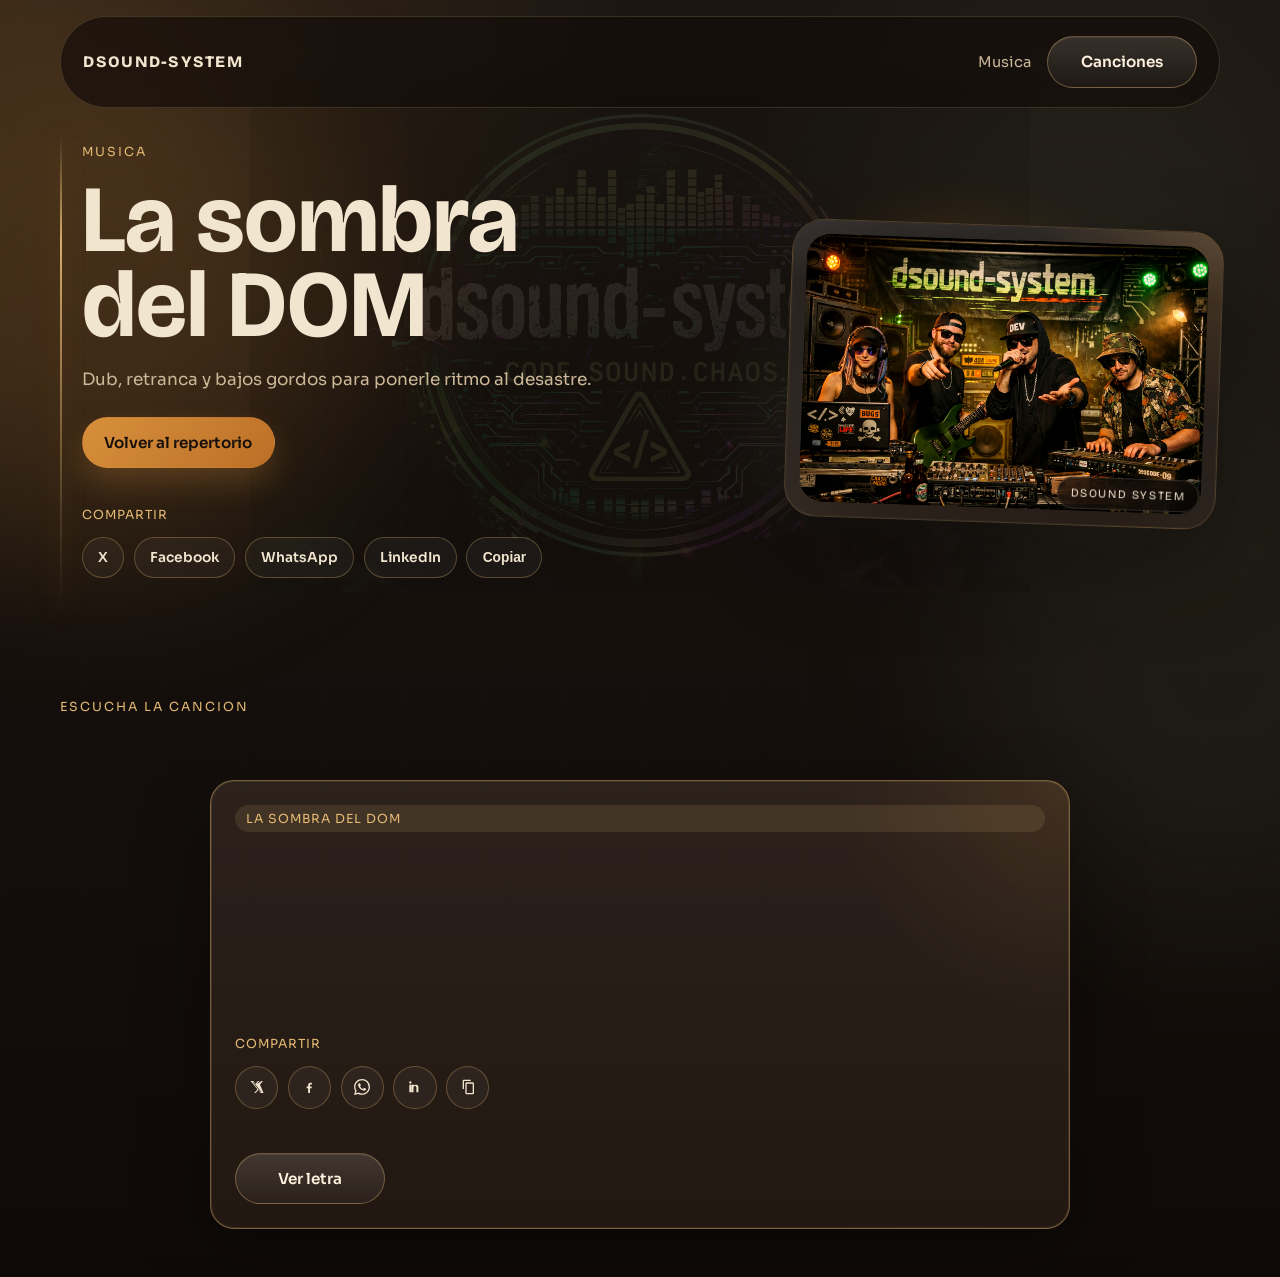
==== song.html @ fafac8df "feat: add standalone song pages and sharing" ====
<!DOCTYPE html>
<html lang="es">
<head>
  <meta charset="UTF-8">
  <meta name="viewport" content="width=device-width, initial-scale=1.0">
  <title>Dsound-System | Cancion</title>
  <meta name="description" content="Escucha una cancion aislada de Dsound-System y compartela en redes.">
  <link rel="preconnect" href="https://fonts.googleapis.com">
  <link rel="preconnect" href="https://fonts.gstatic.com" crossorigin>
  <link href="https://fonts.googleapis.com/css2?family=Bricolage+Grotesque:wght@400;500;700;800&family=Sora:wght@400;500;600&display=swap" rel="stylesheet">
  <link rel="stylesheet" href="styles.css">
</head>
<body data-page="song">
  <div class="page-shell">
    <div class="ambient ambient-left"></div>
    <div class="ambient ambient-right"></div>

    <header class="site-header">
      <a class="brand" href="index.html" id="brand-link">Dsound-System</a>
      <nav class="site-nav" aria-label="Principal">
        <a href="index.html#musica">Musica</a>
        <div class="songs-menu" id="songs-menu">
          <button
            class="button button-secondary menu-toggle"
            id="songs-menu-toggle"
            type="button"
            aria-expanded="false"
            aria-controls="songs-menu-list"
          >
            Canciones
          </button>
          <div class="songs-menu-panel" id="songs-menu-list" hidden></div>
        </div>
      </nav>
    </header>

    <main>
      <section class="hero section song-hero" id="inicio">
        <div class="hero-copy reveal">
          <p class="eyebrow" id="hero-eyebrow"></p>
          <h1 id="hero-title"></h1>
          <p class="hero-text" id="hero-text"></p>
          <div class="hero-actions">
            <a class="button button-primary" id="hero-primary-cta" href="index.html#musica">Volver al repertorio</a>
          </div>
          <div class="share-block" id="hero-share"></div>
        </div>

        <div class="hero-visual reveal delay-1">
          <div class="hero-image-frame">
            <img src="assets/foto01_grupo.png" alt="Dsound-System" class="hero-image">
          </div>
        </div>
      </section>

      <section class="section music-focus song-focus" id="cancion">
        <div class="section-heading reveal">
          <p class="eyebrow" id="music-eyebrow"></p>
        </div>

        <div class="songs-grid song-detail-grid" id="songs-grid"></div>
      </section>
    </main>
  </div>

  <script src="script.js"></script>
</body>
</html>
---- styles.css ----
:root {
  --bg: #16110d;
  --bg-deep: #0f0a08;
  --surface: rgba(42, 30, 23, 0.72);
  --surface-strong: rgba(57, 40, 29, 0.88);
  --line: rgba(233, 198, 138, 0.18);
  --text: #f2e5cf;
  --muted: #cdb99a;
  --accent: #d8903c;
  --accent-soft: #e5bb74;
  --olive: #58624a;
  --shadow: 0 28px 70px rgba(0, 0, 0, 0.3);
  --radius: 24px;
  --max-width: 1160px;
}

* {
  box-sizing: border-box;
}

[hidden] {
  display: none !important;
}

html {
  scroll-behavior: smooth;
}

body {
  margin: 0;
  min-height: 100vh;
  font-family: "Sora", sans-serif;
  color: var(--text);
  background:
    radial-gradient(circle at top left, rgba(216, 144, 60, 0.16), transparent 35%),
    radial-gradient(circle at 85% 20%, rgba(88, 98, 74, 0.18), transparent 25%),
    linear-gradient(180deg, #1b1511 0%, #0f0a08 100%);
}

body::before {
  content: "";
  position: fixed;
  inset: 0;
  background:
    linear-gradient(rgba(255, 255, 255, 0.02), rgba(255, 255, 255, 0.01)),
    repeating-linear-gradient(
      90deg,
      rgba(255, 255, 255, 0.015),
      rgba(255, 255, 255, 0.015) 1px,
      transparent 1px,
      transparent 80px
    );
  pointer-events: none;
  opacity: 0.4;
}

a {
  color: inherit;
  text-decoration: none;
}

.page-shell {
  position: relative;
  overflow: hidden;
}

.page-shell::after {
  content: "";
  position: absolute;
  top: 4.5rem;
  left: 50%;
  width: min(84vw, 980px);
  height: min(48vw, 520px);
  background: url("assets/logo.png") center/contain no-repeat;
  transform: translateX(-50%);
  opacity: 0.08;
  filter: saturate(0.9) contrast(1.05);
  pointer-events: none;
  z-index: 0;
}

.ambient {
  position: absolute;
  width: 32rem;
  height: 32rem;
  border-radius: 50%;
  filter: blur(90px);
  opacity: 0.28;
  pointer-events: none;
}

.ambient-left {
  top: 3rem;
  left: -10rem;
  background: rgba(216, 144, 60, 0.55);
}

.ambient-right {
  top: 26rem;
  right: -12rem;
  background: rgba(88, 98, 74, 0.55);
}

.site-header,
.section {
  width: min(calc(100% - 2rem), var(--max-width));
  margin: 0 auto;
}

.site-header {
  position: sticky;
  top: 0;
  z-index: 10;
  display: flex;
  align-items: center;
  justify-content: space-between;
  gap: 1rem;
  padding: 1.2rem 1.4rem;
  margin-top: 1rem;
  border: 1px solid var(--line);
  border-radius: 999px;
  background: rgba(19, 13, 10, 0.68);
  backdrop-filter: blur(14px);
  z-index: 12;
}

.brand,
h1,
h2,
h3 {
  font-family: "Bricolage Grotesque", sans-serif;
}

.brand {
  display: inline-flex;
  align-items: center;
  font-size: 1rem;
  font-weight: 800;
  letter-spacing: 0.08em;
  text-transform: uppercase;
}

.site-nav {
  display: flex;
  flex-wrap: wrap;
  justify-content: flex-end;
  align-items: center;
  gap: 1rem;
  font-size: 0.92rem;
  color: var(--muted);
}

.site-nav a {
  transition: color 180ms ease;
}

.site-nav a:hover,
.site-nav a.is-active {
  color: var(--accent-soft);
}

.songs-menu {
  position: relative;
}

.menu-toggle {
  min-width: auto;
  padding: 0.75rem 1.05rem;
}

.songs-menu-panel {
  position: absolute;
  top: calc(100% + 0.8rem);
  right: 0;
  display: grid;
  gap: 0.2rem;
  width: min(22rem, calc(100vw - 2rem));
  max-height: 24rem;
  padding: 0.7rem;
  overflow: auto;
  border: 1px solid var(--line);
  border-radius: 22px;
  background:
    linear-gradient(180deg, rgba(255, 255, 255, 0.04), transparent),
    rgba(23, 16, 12, 0.96);
  box-shadow: var(--shadow);
}

.songs-menu-link {
  padding: 0.72rem 0.85rem;
  border-radius: 14px;
  color: var(--muted);
}

.songs-menu-link:hover,
.songs-menu-link.is-active,
.songs-menu.is-open .menu-toggle {
  color: var(--accent-soft);
  background: rgba(229, 187, 116, 0.12);
}

.section {
  position: relative;
  padding: 3rem 0;
}

.hero {
  position: relative;
  z-index: 1;
  display: grid;
  grid-template-columns: minmax(0, 1.08fr) minmax(320px, 0.92fr);
  align-items: center;
  gap: 3.25rem;
  min-height: clamp(26rem, 58vh, 37rem);
  padding-top: 0.75rem;
  padding-bottom: 1.25rem;
}

.hero-copy {
  position: relative;
  max-width: 44rem;
  padding: 1.4rem 0 1.4rem 1.35rem;
}

.hero-copy::before {
  content: "";
  position: absolute;
  left: 0;
  top: 1rem;
  bottom: 1rem;
  width: 2px;
  background: linear-gradient(180deg, rgba(229, 187, 116, 0), rgba(229, 187, 116, 0.9) 22%, rgba(229, 187, 116, 0.18) 78%, rgba(229, 187, 116, 0));
  box-shadow: 0 0 24px rgba(216, 144, 60, 0.35);
}

.hero-visual {
  position: relative;
  display: flex;
  justify-content: flex-end;
  padding: 1rem 0;
}

.hero-visual::before {
  content: "";
  position: absolute;
  inset: 6% 10% 8% auto;
  width: min(27rem, 88%);
  border-radius: 36px;
  background:
    radial-gradient(circle at top, rgba(216, 144, 60, 0.28), transparent 40%),
    radial-gradient(circle at 30% 70%, rgba(88, 98, 74, 0.3), transparent 46%),
    radial-gradient(circle at 80% 80%, rgba(255, 214, 153, 0.12), transparent 30%);
  filter: blur(34px);
  opacity: 0.95;
  pointer-events: none;
}

.hero-image-frame {
  position: relative;
  display: grid;
  place-items: center;
  width: min(100%, 27rem);
  padding: 0.85rem;
  border: 1px solid rgba(229, 187, 116, 0.2);
  border-radius: 32px;
  background:
    linear-gradient(145deg, rgba(255, 255, 255, 0.07), rgba(255, 255, 255, 0.015)),
    radial-gradient(circle at top right, rgba(216, 144, 60, 0.24), transparent 36%),
    linear-gradient(180deg, rgba(16, 11, 8, 0.98), rgba(36, 26, 19, 0.96));
  box-shadow:
    0 36px 90px rgba(0, 0, 0, 0.34),
    0 0 0 1px rgba(255, 255, 255, 0.03) inset;
  overflow: hidden;
  transform: rotate(2deg);
}

.hero-image-frame::before {
  content: "";
  position: absolute;
  inset: 0;
  border-radius: inherit;
  background:
    linear-gradient(180deg, rgba(255, 255, 255, 0.08), transparent 22%),
    linear-gradient(90deg, rgba(255, 255, 255, 0.03), transparent 25%, transparent 75%, rgba(255, 255, 255, 0.03));
  pointer-events: none;
}

.hero-image-frame::after {
  content: "DSOUND SYSTEM";
  position: absolute;
  right: 1rem;
  bottom: 1rem;
  padding: 0.5rem 0.78rem;
  border: 1px solid rgba(255, 255, 255, 0.12);
  border-radius: 999px;
  background: rgba(12, 8, 6, 0.6);
  color: var(--text);
  font-family: "Bricolage Grotesque", sans-serif;
  font-size: 0.72rem;
  letter-spacing: 0.14em;
  text-transform: uppercase;
  z-index: 1;
  backdrop-filter: blur(10px);
}

.hero-image {
  display: block;
  width: 100%;
  height: auto;
  max-height: 32rem;
  object-fit: contain;
  border-radius: 24px;
  background: linear-gradient(180deg, rgba(11, 8, 6, 0.92), rgba(22, 16, 12, 0.92));
  filter: saturate(1.05) contrast(1.04);
}

.eyebrow {
  margin: 0 0 0.9rem;
  color: var(--accent-soft);
  text-transform: uppercase;
  letter-spacing: 0.16em;
  font-size: 0.78rem;
}

h1,
h2,
h3,
p {
  margin-top: 0;
}

h1 {
  max-width: 12ch;
  margin-bottom: 1.1rem;
  font-size: clamp(3.2rem, 7.4vw, 6rem);
  line-height: 0.9;
  text-wrap: balance;
}

h2 {
  max-width: 14ch;
  margin-bottom: 1rem;
  font-size: clamp(2rem, 5vw, 3.6rem);
  line-height: 0.95;
}

h3 {
  font-size: 1.4rem;
  line-height: 1.05;
}

p {
  color: var(--muted);
  line-height: 1.7;
}

.hero-text {
  max-width: 46ch;
  font-size: 1.06rem;
}

.hero-actions {
  display: flex;
  flex-wrap: wrap;
  gap: 1rem;
  margin-top: 1.4rem;
}

.share-block {
  display: grid;
  gap: 0.65rem;
  margin-top: 1.15rem;
}

.share-block.is-compact {
  margin-top: 0;
}

.share-label,
.share-feedback {
  margin: 0;
  font-size: 0.78rem;
  letter-spacing: 0.08em;
  text-transform: uppercase;
}

.share-label {
  color: var(--accent-soft);
}

.share-feedback {
  min-height: 1.1rem;
  color: var(--muted);
}

.share-actions {
  display: flex;
  flex-wrap: wrap;
  gap: 0.6rem;
}

.share-chip {
  display: inline-flex;
  align-items: center;
  justify-content: center;
  min-width: 0;
  padding: 0.7rem 0.95rem;
  border: 1px solid rgba(229, 187, 116, 0.3);
  border-radius: 999px;
  background: rgba(255, 255, 255, 0.04);
  color: var(--text);
  font-size: 0.86rem;
  font-weight: 600;
  transition:
    transform 180ms ease,
    border-color 180ms ease,
    background 180ms ease,
    color 180ms ease;
}

.share-chip:hover {
  transform: translateY(-2px);
  border-color: rgba(229, 187, 116, 0.52);
  background: rgba(229, 187, 116, 0.12);
  color: var(--accent-soft);
}

.share-chip-icon {
  width: 2.7rem;
  height: 2.7rem;
  padding: 0;
}

.share-chip-icon svg {
  width: 1rem;
  height: 1rem;
  display: block;
}

.share-copy {
  cursor: pointer;
}

.button {
  display: inline-flex;
  align-items: center;
  justify-content: center;
  min-width: 150px;
  padding: 0.95rem 1.35rem;
  border-radius: 999px;
  border: 1px solid transparent;
  color: var(--text);
  font-family: "Sora", sans-serif;
  font-size: 0.95rem;
  font-weight: 600;
  cursor: pointer;
  transition:
    transform 180ms ease,
    border-color 180ms ease,
    background 180ms ease,
    color 180ms ease,
    box-shadow 180ms ease;
}

.button:hover {
  transform: translateY(-2px);
}

.button:focus-visible,
.song-modal-close:focus-visible {
  outline: 2px solid rgba(255, 232, 194, 0.9);
  outline-offset: 3px;
}

.button-primary {
  background: linear-gradient(135deg, var(--accent) 0%, #bb6f27 100%);
  color: #160f0a;
  box-shadow: 0 14px 30px rgba(216, 144, 60, 0.24);
}

.button-secondary {
  background: linear-gradient(180deg, rgba(255, 244, 223, 0.14), rgba(255, 255, 255, 0.04));
  border-color: rgba(229, 187, 116, 0.36);
  color: #fff2de;
  box-shadow: inset 0 1px 0 rgba(255, 255, 255, 0.08);
}

.button-secondary:hover {
  background: linear-gradient(180deg, rgba(229, 187, 116, 0.24), rgba(255, 255, 255, 0.08));
  border-color: rgba(229, 187, 116, 0.58);
}

.hero-card,
.info-card,
.media-card,
.show-card,
.contact-panel {
  border: 1px solid var(--line);
  border-radius: var(--radius);
  background:
    linear-gradient(180deg, rgba(255, 255, 255, 0.04), transparent),
    var(--surface);
  box-shadow: var(--shadow);
}

.hero-card {
  padding: 2rem;
}

.card-label,
.media-tag,
.show-date {
  display: inline-flex;
  margin-bottom: 1rem;
  padding: 0.35rem 0.7rem;
  border-radius: 999px;
  color: var(--accent-soft);
  background: rgba(229, 187, 116, 0.12);
  font-size: 0.78rem;
  letter-spacing: 0.08em;
  text-transform: uppercase;
}

.card-meta {
  display: flex;
  flex-wrap: wrap;
  gap: 0.75rem;
  margin-top: 1.6rem;
}

.card-meta span {
  padding: 0.6rem 0.9rem;
  border-radius: 999px;
  background: rgba(255, 255, 255, 0.04);
  color: var(--text);
  font-size: 0.88rem;
}

.intro-grid {
  display: grid;
  grid-template-columns: 1.2fr 1fr 1fr;
  gap: 1.25rem;
}

.music-focus {
  display: grid;
  gap: 2rem;
  position: relative;
  z-index: 1;
}

.section-heading {
  max-width: 40rem;
}

.info-card,
.media-card,
.show-card {
  padding: 1.5rem;
}

.media-grid,
.shows-layout,
.gallery-grid {
  display: grid;
  gap: 1.25rem;
  margin-top: 2rem;
}

.media-grid {
  grid-template-columns: repeat(3, minmax(0, 1fr));
}

.songs-grid {
  display: grid;
  grid-template-columns: repeat(auto-fit, minmax(320px, 1fr));
  gap: 1.25rem;
  margin-top: 1rem;
  align-items: start;
}

.song-detail-grid {
  grid-template-columns: minmax(0, 860px);
  justify-content: center;
}

.embed-card {
  padding: 1.5rem;
  border: 1px solid var(--line);
  border-radius: var(--radius);
  background:
    radial-gradient(circle at top right, rgba(216, 144, 60, 0.12), transparent 24%),
    linear-gradient(180deg, rgba(255, 255, 255, 0.04), transparent),
    var(--surface);
  box-shadow: var(--shadow);
}

.embed-frame {
  margin-top: 1.25rem;
}

.embed-frame iframe {
  display: block;
  width: 100%;
}

.song-card {
  display: grid;
  gap: 1rem;
  align-self: start;
}

.song-card.is-selected {
  border-color: rgba(229, 187, 116, 0.42);
  box-shadow:
    0 24px 70px rgba(0, 0, 0, 0.34),
    0 0 0 1px rgba(229, 187, 116, 0.12) inset;
}

.song-card-detail {
  width: 100%;
}

.song-card-shell {
  display: grid;
  gap: 1rem;
  min-width: 0;
}

.song-top {
  display: grid;
  gap: 0.6rem;
}

.song-link {
  color: var(--accent-soft);
  font-size: 0.9rem;
}

.song-link:hover {
  color: #ffe1b6;
}

.song-lyrics {
  margin: 0;
  padding: 1rem;
  border: 1px solid rgba(255, 255, 255, 0.08);
  border-radius: 18px;
  background: rgba(0, 0, 0, 0.12);
  color: var(--text);
  white-space: pre-wrap;
  line-height: 1.7;
}

.lyrics-toggle {
  justify-self: start;
}

.song-card.is-expanded .song-lyrics {
  max-height: 26rem;
  overflow: auto;
  border-color: rgba(229, 187, 116, 0.14);
  background: rgba(8, 6, 5, 0.34);
}

.media-card a,
.contact-list a {
  color: var(--text);
}

.media-card a {
  display: inline-block;
  margin-top: 1rem;
  color: var(--accent-soft);
}

.shows-layout {
  grid-template-columns: repeat(2, minmax(0, 1fr));
}

.gallery-grid {
  grid-template-columns: repeat(12, 1fr);
}

.gallery-tile {
  position: relative;
  min-height: 220px;
  padding: 1.25rem;
  border: 1px solid var(--line);
  border-radius: var(--radius);
  background:
    linear-gradient(180deg, transparent, rgba(0, 0, 0, 0.45)),
    radial-gradient(circle at top, rgba(216, 144, 60, 0.28), transparent 45%),
    linear-gradient(135deg, rgba(88, 98, 74, 0.55), rgba(30, 22, 17, 0.8));
  overflow: hidden;
}

.gallery-tile::before {
  content: "";
  position: absolute;
  inset: auto -10% -20% auto;
  width: 70%;
  height: 70%;
  border-radius: 50%;
  background: radial-gradient(circle, rgba(255, 217, 153, 0.16), transparent 65%);
  filter: blur(24px);
}

.gallery-tile span {
  position: absolute;
  left: 1.25rem;
  bottom: 1.25rem;
  z-index: 1;
  max-width: 14ch;
  font-family: "Bricolage Grotesque", sans-serif;
  font-size: 1.45rem;
  line-height: 1;
}

.gallery-tile:nth-child(1) {
  grid-column: span 5;
}

.gallery-tile:nth-child(2) {
  grid-column: span 3;
}

.gallery-tile:nth-child(3) {
  grid-column: span 4;
}

.gallery-tile:nth-child(4) {
  grid-column: span 12;
  min-height: 180px;
}

.contact-panel {
  display: grid;
  grid-template-columns: 1.1fr 0.9fr;
  gap: 2rem;
  padding: 2rem;
  background:
    radial-gradient(circle at top right, rgba(216, 144, 60, 0.12), transparent 30%),
    linear-gradient(180deg, rgba(255, 255, 255, 0.03), transparent),
    var(--surface-strong);
}

.contact-list {
  display: grid;
  gap: 1rem;
  align-content: center;
}

.contact-list a {
  padding-bottom: 0.45rem;
  border-bottom: 1px solid rgba(255, 255, 255, 0.1);
}

.reveal {
  opacity: 0;
  transform: translateY(28px);
  transition:
    opacity 700ms ease,
    transform 700ms ease;
}

.reveal.is-visible {
  opacity: 1;
  transform: translateY(0);
}

.delay-1 {
  transition-delay: 120ms;
}

.delay-2 {
  transition-delay: 240ms;
}

@media (max-width: 980px) {
  .hero,
  .intro-grid,
  .media-grid,
  .shows-layout,
  .contact-panel {
    grid-template-columns: 1fr;
  }

  .hero-visual {
    justify-content: center;
    padding-top: 0;
  }

  .hero-visual::before {
    inset: 10% 8% 8% 8%;
    width: auto;
  }

  .hero-image-frame {
    width: min(100%, 25rem);
    transform: rotate(0.8deg);
  }

  .gallery-grid {
    grid-template-columns: 1fr 1fr;
  }

  .gallery-tile,
  .gallery-tile:nth-child(1),
  .gallery-tile:nth-child(2),
  .gallery-tile:nth-child(3),
  .gallery-tile:nth-child(4) {
    grid-column: auto;
  }
}

@media (max-width: 720px) {
  .site-header {
    position: static;
    border-radius: 28px;
    padding: 1.1rem;
  }

  .page-shell::after {
    top: 5.5rem;
    width: min(92vw, 760px);
    height: min(56vw, 380px);
    opacity: 0.07;
  }

  .site-nav {
    gap: 0.8rem;
    font-size: 0.86rem;
  }

  .songs-menu-panel {
    right: 50%;
    transform: translateX(50%);
    width: min(24rem, calc(100vw - 2.5rem));
  }

  .section {
    padding: 2.4rem 0;
  }

  h1 {
    font-size: clamp(2.9rem, 16vw, 4.6rem);
  }

  .hero-copy {
    padding-left: 1rem;
  }

  .hero-image-frame {
    width: min(100%, 21rem);
    padding: 0.55rem;
    border-radius: 22px;
    transform: none;
  }

  .hero-image {
    border-radius: 16px;
  }

  h2 {
    max-width: none;
  }

  .gallery-grid {
    grid-template-columns: 1fr;
  }

  .hero-card,
  .contact-panel,
  .info-card,
  .media-card,
  .show-card {
    padding: 1.25rem;
  }

  .song-card.is-expanded .song-lyrics {
    max-height: 40vh;
    padding: 0.9rem;
    font-size: 0.94rem;
  }
}
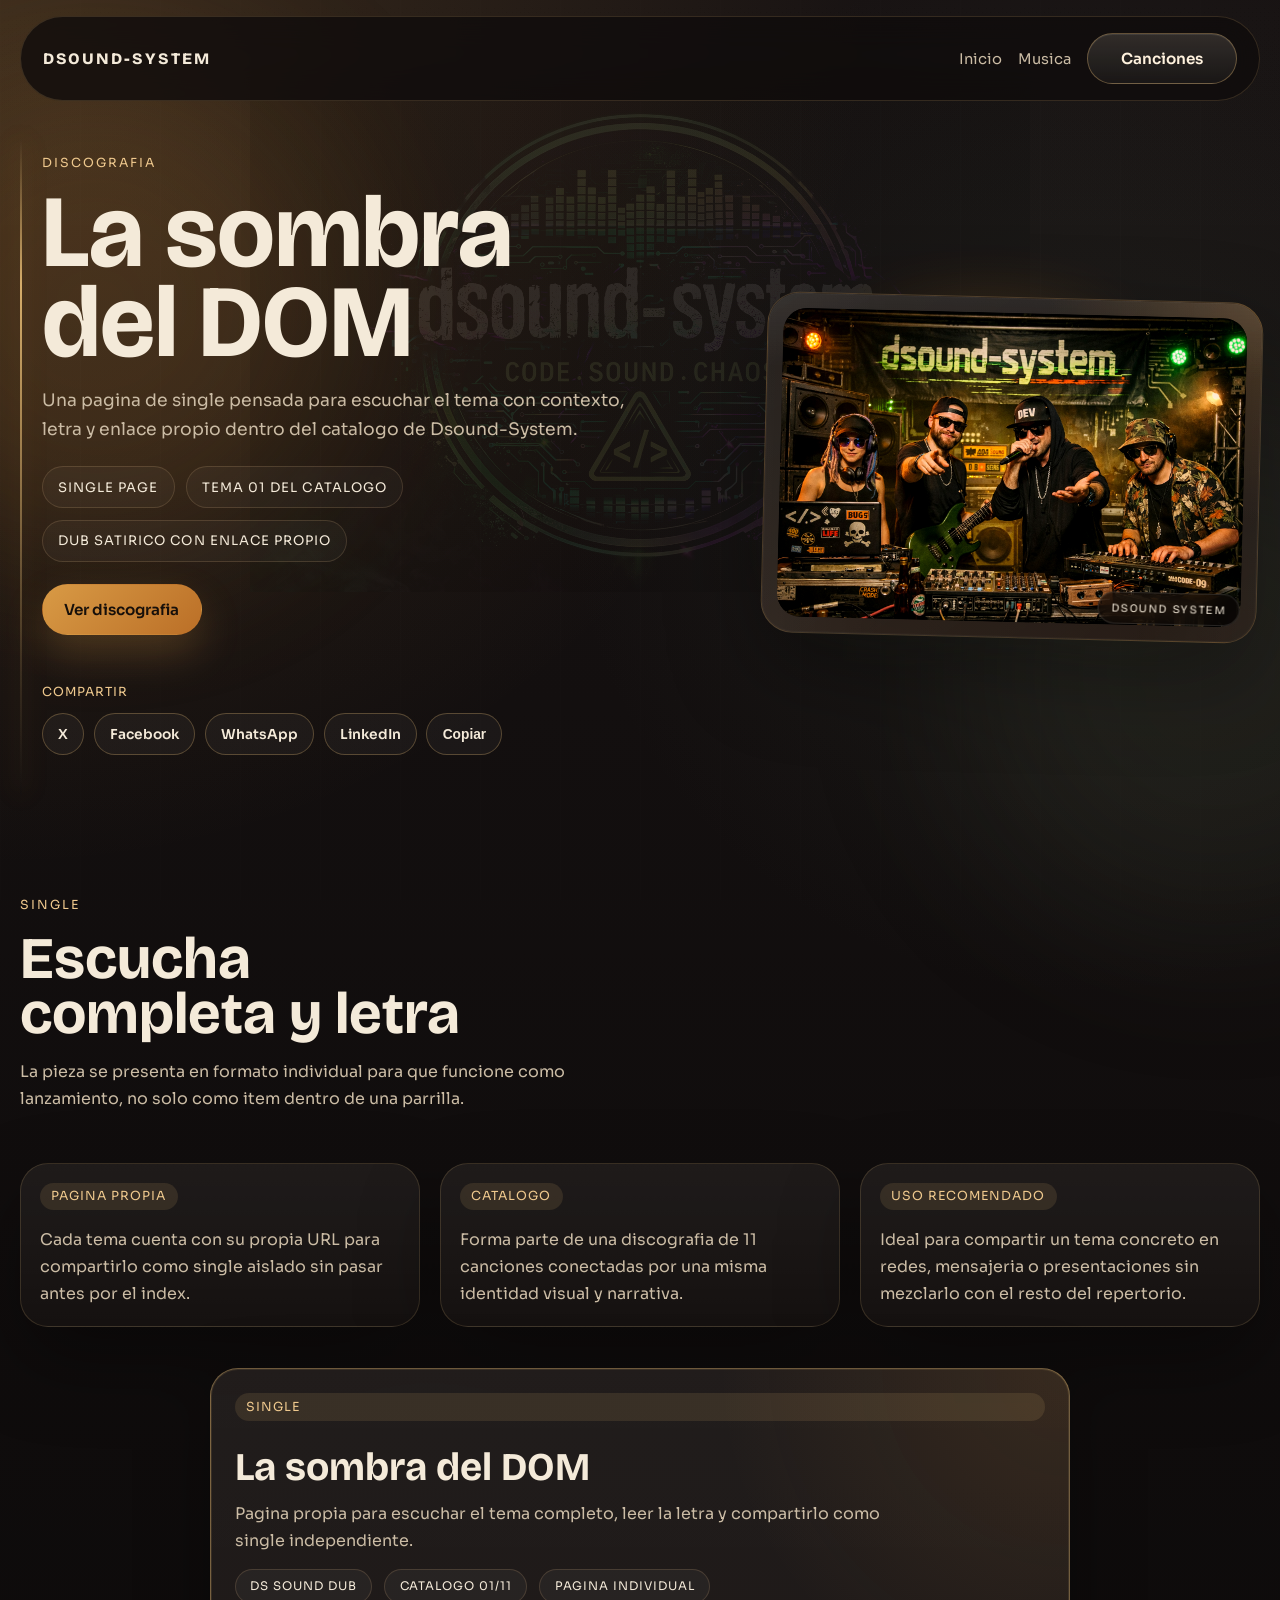
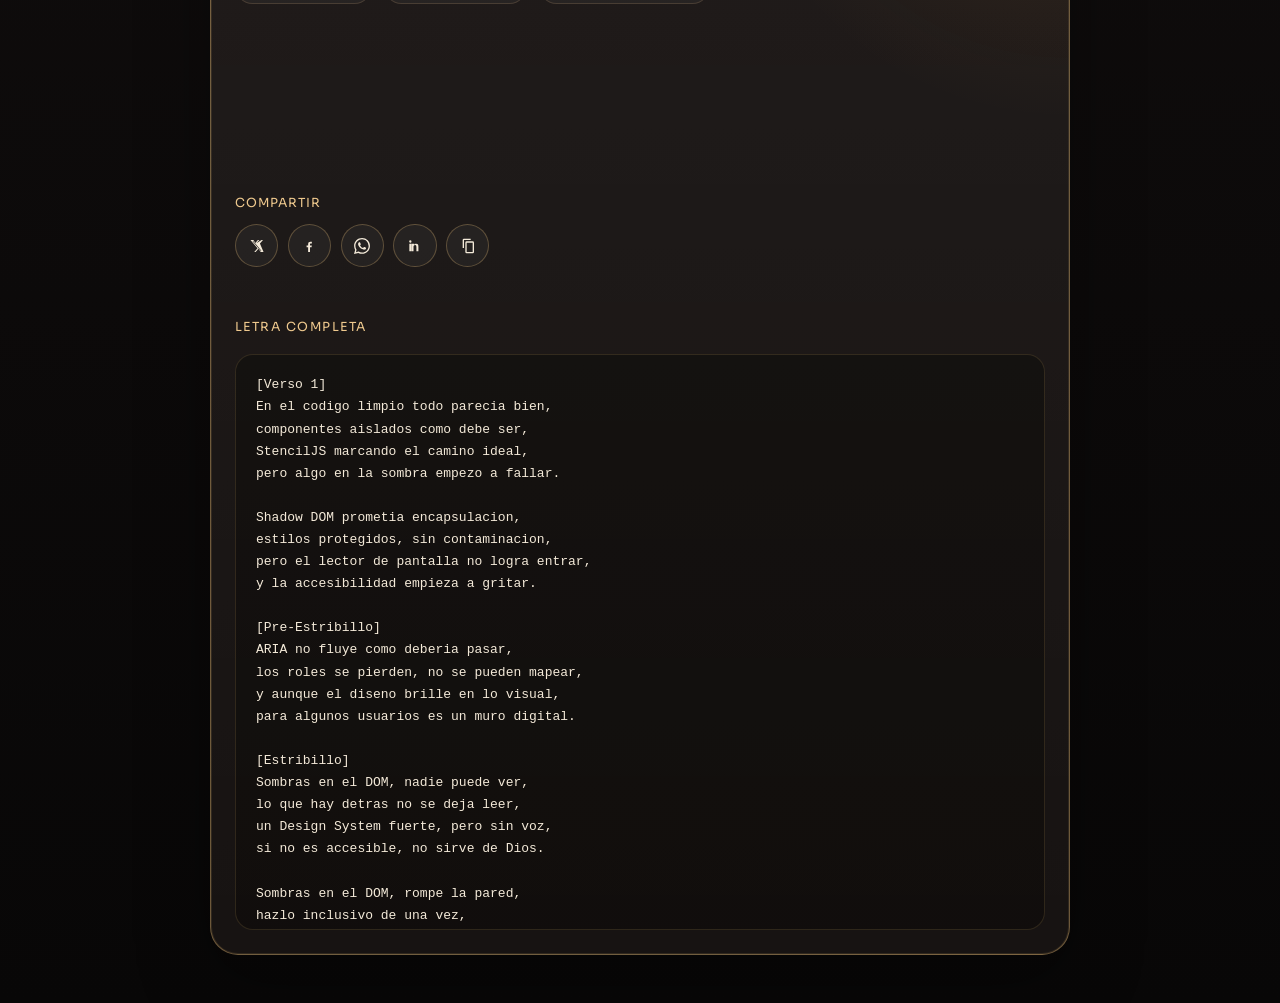
==== commit c85df6e4: "feat: redesign site with editorial band presentation" ====
--- a/song.html
+++ b/song.html
@@ -3,8 +3,8 @@
 <head>
   <meta charset="UTF-8">
   <meta name="viewport" content="width=device-width, initial-scale=1.0">
-  <title>Dsound-System | Cancion</title>
-  <meta name="description" content="Escucha una cancion aislada de Dsound-System y compartela en redes.">
+  <title>Dsound-System | Single</title>
+  <meta name="description" content="Escucha un single de Dsound-System con su propia pagina, letra y enlaces para compartir.">
   <link rel="preconnect" href="https://fonts.googleapis.com">
   <link rel="preconnect" href="https://fonts.gstatic.com" crossorigin>
   <link href="https://fonts.googleapis.com/css2?family=Bricolage+Grotesque:wght@400;500;700;800&family=Sora:wght@400;500;600&display=swap" rel="stylesheet">
@@ -18,6 +18,7 @@
     <header class="site-header">
       <a class="brand" href="index.html" id="brand-link">Dsound-System</a>
       <nav class="site-nav" aria-label="Principal">
+        <a href="index.html#inicio">Inicio</a>
         <a href="index.html#musica">Musica</a>
         <div class="songs-menu" id="songs-menu">
           <button
@@ -40,6 +41,7 @@
           <p class="eyebrow" id="hero-eyebrow"></p>
           <h1 id="hero-title"></h1>
           <p class="hero-text" id="hero-text"></p>
+          <div class="hero-meta" id="hero-meta"></div>
           <div class="hero-actions">
             <a class="button button-primary" id="hero-primary-cta" href="index.html#musica">Volver al repertorio</a>
           </div>
@@ -56,8 +58,11 @@
       <section class="section music-focus song-focus" id="cancion">
         <div class="section-heading reveal">
           <p class="eyebrow" id="music-eyebrow"></p>
+          <h2 id="music-title"></h2>
+          <p id="music-intro"></p>
         </div>
 
+        <div class="release-notes reveal delay-1" id="release-notes"></div>
         <div class="songs-grid song-detail-grid" id="songs-grid"></div>
       </section>
     </main>
--- a/styles.css
+++ b/styles.css
@@ -1,17 +1,17 @@
 :root {
-  --bg: #16110d;
-  --bg-deep: #0f0a08;
-  --surface: rgba(42, 30, 23, 0.72);
-  --surface-strong: rgba(57, 40, 29, 0.88);
-  --line: rgba(233, 198, 138, 0.18);
-  --text: #f2e5cf;
-  --muted: #cdb99a;
-  --accent: #d8903c;
-  --accent-soft: #e5bb74;
-  --olive: #58624a;
-  --shadow: 0 28px 70px rgba(0, 0, 0, 0.3);
-  --radius: 24px;
-  --max-width: 1160px;
+  --bg: #0f0c0c;
+  --bg-deep: #080707;
+  --surface: rgba(28, 23, 21, 0.82);
+  --surface-strong: rgba(35, 28, 24, 0.94);
+  --line: rgba(214, 176, 118, 0.18);
+  --text: #f4ead9;
+  --muted: #cbbca5;
+  --accent: #d89a45;
+  --accent-soft: #efc98e;
+  --olive: #4a5949;
+  --shadow: 0 34px 80px rgba(0, 0, 0, 0.36);
+  --radius: 28px;
+  --max-width: 1240px;
 }
 
 * {
@@ -32,9 +32,9 @@
   font-family: "Sora", sans-serif;
   color: var(--text);
   background:
-    radial-gradient(circle at top left, rgba(216, 144, 60, 0.16), transparent 35%),
-    radial-gradient(circle at 85% 20%, rgba(88, 98, 74, 0.18), transparent 25%),
-    linear-gradient(180deg, #1b1511 0%, #0f0a08 100%);
+    radial-gradient(circle at top left, rgba(216, 154, 69, 0.18), transparent 30%),
+    radial-gradient(circle at 85% 18%, rgba(74, 89, 73, 0.18), transparent 22%),
+    linear-gradient(180deg, #171212 0%, #080707 100%);
 }
 
 body::before {
@@ -115,12 +115,12 @@
   align-items: center;
   justify-content: space-between;
   gap: 1rem;
-  padding: 1.2rem 1.4rem;
+  padding: 1rem 1.35rem;
   margin-top: 1rem;
   border: 1px solid var(--line);
   border-radius: 999px;
-  background: rgba(19, 13, 10, 0.68);
-  backdrop-filter: blur(14px);
+  background: rgba(15, 12, 12, 0.8);
+  backdrop-filter: blur(16px);
   z-index: 12;
 }
 
@@ -136,7 +136,7 @@
   align-items: center;
   font-size: 1rem;
   font-weight: 800;
-  letter-spacing: 0.08em;
+  letter-spacing: 0.12em;
   text-transform: uppercase;
 }
 
@@ -172,12 +172,15 @@
   position: absolute;
   top: calc(100% + 0.8rem);
   right: 0;
+  z-index: 30;
   display: grid;
   gap: 0.2rem;
   width: min(22rem, calc(100vw - 2rem));
   max-height: 24rem;
   padding: 0.7rem;
   overflow: auto;
+  overscroll-behavior: contain;
+  -webkit-overflow-scrolling: touch;
   border: 1px solid var(--line);
   border-radius: 22px;
   background:
@@ -196,7 +199,7 @@
 .songs-menu-link.is-active,
 .songs-menu.is-open .menu-toggle {
   color: var(--accent-soft);
-  background: rgba(229, 187, 116, 0.12);
+  background: rgba(239, 201, 142, 0.1);
 }
 
 .section {
@@ -208,18 +211,18 @@
   position: relative;
   z-index: 1;
   display: grid;
-  grid-template-columns: minmax(0, 1.08fr) minmax(320px, 0.92fr);
+  grid-template-columns: minmax(0, 1.05fr) minmax(360px, 0.95fr);
   align-items: center;
-  gap: 3.25rem;
-  min-height: clamp(26rem, 58vh, 37rem);
-  padding-top: 0.75rem;
-  padding-bottom: 1.25rem;
+  gap: 4rem;
+  min-height: clamp(29rem, 66vh, 42rem);
+  padding-top: 1.4rem;
+  padding-bottom: 2.25rem;
 }
 
 .hero-copy {
   position: relative;
-  max-width: 44rem;
-  padding: 1.4rem 0 1.4rem 1.35rem;
+  max-width: 46rem;
+  padding: 1.8rem 0 1.8rem 1.35rem;
 }
 
 .hero-copy::before {
@@ -259,8 +262,8 @@
   position: relative;
   display: grid;
   place-items: center;
-  width: min(100%, 27rem);
-  padding: 0.85rem;
+  width: min(100%, 31rem);
+  padding: 0.95rem;
   border: 1px solid rgba(229, 187, 116, 0.2);
   border-radius: 32px;
   background:
@@ -271,7 +274,7 @@
     0 36px 90px rgba(0, 0, 0, 0.34),
     0 0 0 1px rgba(255, 255, 255, 0.03) inset;
   overflow: hidden;
-  transform: rotate(2deg);
+  transform: rotate(1.4deg);
 }
 
 .hero-image-frame::before {
@@ -330,18 +333,18 @@
 }
 
 h1 {
-  max-width: 12ch;
+  max-width: 9ch;
   margin-bottom: 1.1rem;
-  font-size: clamp(3.2rem, 7.4vw, 6rem);
-  line-height: 0.9;
+  font-size: clamp(4rem, 8vw, 7rem);
+  line-height: 0.88;
   text-wrap: balance;
 }
 
 h2 {
-  max-width: 14ch;
+  max-width: 13ch;
   margin-bottom: 1rem;
-  font-size: clamp(2rem, 5vw, 3.6rem);
-  line-height: 0.95;
+  font-size: clamp(2.2rem, 4.6vw, 4.2rem);
+  line-height: 0.94;
 }
 
 h3 {
@@ -355,8 +358,28 @@
 }
 
 .hero-text {
-  max-width: 46ch;
-  font-size: 1.06rem;
+  max-width: 53ch;
+  font-size: 1.08rem;
+}
+
+.hero-meta {
+  display: flex;
+  flex-wrap: wrap;
+  gap: 0.7rem;
+  margin-top: 1.35rem;
+}
+
+.hero-meta-pill {
+  display: inline-flex;
+  align-items: center;
+  padding: 0.72rem 0.95rem;
+  border: 1px solid rgba(239, 201, 142, 0.16);
+  border-radius: 999px;
+  background: rgba(255, 255, 255, 0.03);
+  color: var(--text);
+  font-size: 0.82rem;
+  letter-spacing: 0.08em;
+  text-transform: uppercase;
 }
 
 .hero-actions {
@@ -369,7 +392,7 @@
 .share-block {
   display: grid;
   gap: 0.65rem;
-  margin-top: 1.15rem;
+  margin-top: 1.45rem;
 }
 
 .share-block.is-compact {
@@ -475,7 +498,7 @@
 .button-primary {
   background: linear-gradient(135deg, var(--accent) 0%, #bb6f27 100%);
   color: #160f0a;
-  box-shadow: 0 14px 30px rgba(216, 144, 60, 0.24);
+  box-shadow: 0 18px 40px rgba(216, 154, 69, 0.24);
 }
 
 .button-secondary {
@@ -544,13 +567,75 @@
 
 .music-focus {
   display: grid;
-  gap: 2rem;
+  gap: 2.2rem;
   position: relative;
   z-index: 1;
 }
 
 .section-heading {
-  max-width: 40rem;
+  max-width: 48rem;
+}
+
+.section-heading p:last-child {
+  max-width: 52ch;
+}
+
+.editorial-band,
+.feature-release {
+  position: relative;
+  z-index: 1;
+}
+
+.editorial-grid,
+.feature-points,
+.release-notes {
+  display: grid;
+  gap: 1.25rem;
+}
+
+.editorial-grid {
+  grid-template-columns: repeat(3, minmax(0, 1fr));
+}
+
+.editorial-card {
+  padding: 1.45rem;
+  border: 1px solid var(--line);
+  border-radius: var(--radius);
+  background:
+    linear-gradient(180deg, rgba(255, 255, 255, 0.045), transparent),
+    rgba(24, 20, 18, 0.78);
+  box-shadow: var(--shadow);
+}
+
+.editorial-card h3 {
+  margin-bottom: 0.8rem;
+}
+
+.editorial-card-compact {
+  padding: 1.15rem 1.2rem;
+}
+
+.editorial-card-compact p {
+  margin-bottom: 0;
+}
+
+.feature-layout {
+  display: grid;
+  grid-template-columns: minmax(0, 0.72fr) minmax(0, 1.28fr);
+  gap: 1.4rem;
+  align-items: start;
+}
+
+.feature-copy {
+  align-self: stretch;
+}
+
+.feature-player .song-card {
+  min-height: 100%;
+}
+
+.release-notes {
+  grid-template-columns: repeat(3, minmax(0, 1fr));
 }
 
 .info-card,
@@ -574,8 +659,8 @@
 .songs-grid {
   display: grid;
   grid-template-columns: repeat(auto-fit, minmax(320px, 1fr));
-  gap: 1.25rem;
-  margin-top: 1rem;
+  gap: 1.35rem;
+  margin-top: 0.4rem;
   align-items: start;
 }
 
@@ -621,6 +706,13 @@
   width: 100%;
 }
 
+.song-card-featured {
+  background:
+    radial-gradient(circle at top right, rgba(216, 154, 69, 0.16), transparent 22%),
+    linear-gradient(180deg, rgba(255, 255, 255, 0.05), transparent),
+    rgba(31, 25, 21, 0.88);
+}
+
 .song-card-shell {
   display: grid;
   gap: 1rem;
@@ -629,24 +721,42 @@
 
 .song-top {
   display: grid;
-  gap: 0.6rem;
-}
-
-.song-link {
+  gap: 0.8rem;
+}
+
+.song-card-title {
+  margin-bottom: 0;
+  font-size: clamp(1.65rem, 3.2vw, 2.45rem);
+  line-height: 0.96;
+}
+
+.song-card-deck {
+  max-width: 58ch;
+  margin-bottom: 0;
+}
+
+.song-card-meta {
+  margin-top: 0.1rem;
+}
+
+.song-card-meta .hero-meta-pill {
+  font-size: 0.74rem;
+}
+
+.lyrics-heading {
+  margin: 0.35rem 0 0;
   color: var(--accent-soft);
-  font-size: 0.9rem;
-}
-
-.song-link:hover {
-  color: #ffe1b6;
+  letter-spacing: 0.12em;
+  text-transform: uppercase;
+  font-size: 0.78rem;
 }
 
 .song-lyrics {
   margin: 0;
-  padding: 1rem;
+  padding: 1.2rem 1.25rem;
   border: 1px solid rgba(255, 255, 255, 0.08);
   border-radius: 18px;
-  background: rgba(0, 0, 0, 0.12);
+  background: rgba(9, 8, 8, 0.42);
   color: var(--text);
   white-space: pre-wrap;
   line-height: 1.7;
@@ -657,7 +767,7 @@
 }
 
 .song-card.is-expanded .song-lyrics {
-  max-height: 26rem;
+  max-height: 36rem;
   overflow: auto;
   border-color: rgba(229, 187, 116, 0.14);
   background: rgba(8, 6, 5, 0.34);
@@ -779,6 +889,9 @@
 
 @media (max-width: 980px) {
   .hero,
+  .editorial-grid,
+  .feature-layout,
+  .release-notes,
   .intro-grid,
   .media-grid,
   .shows-layout,
@@ -816,7 +929,7 @@
 
 @media (max-width: 720px) {
   .site-header {
-    position: static;
+    position: relative;
     border-radius: 28px;
     padding: 1.1rem;
   }
@@ -833,10 +946,22 @@
     font-size: 0.86rem;
   }
 
+  .site-nav a[href="#manifiesto"] {
+    display: none;
+  }
+
+  .songs-menu {
+    position: static;
+  }
+
   .songs-menu-panel {
-    right: 50%;
-    transform: translateX(50%);
-    width: min(24rem, calc(100vw - 2.5rem));
+    position: fixed;
+    top: 5.7rem;
+    left: 50%;
+    right: auto;
+    transform: translateX(-50%);
+    width: min(24rem, calc(100vw - 1.5rem));
+    max-height: min(62vh, 24rem);
   }
 
   .section {
@@ -844,11 +969,19 @@
   }
 
   h1 {
-    font-size: clamp(2.9rem, 16vw, 4.6rem);
+    font-size: clamp(3.1rem, 16vw, 5rem);
   }
 
   .hero-copy {
     padding-left: 1rem;
+  }
+
+  .hero-meta {
+    gap: 0.55rem;
+  }
+
+  .hero-meta-pill {
+    font-size: 0.72rem;
   }
 
   .hero-image-frame {
@@ -864,6 +997,10 @@
 
   h2 {
     max-width: none;
+  }
+
+  .song-card-title {
+    font-size: 1.95rem;
   }
 
   .gallery-grid {
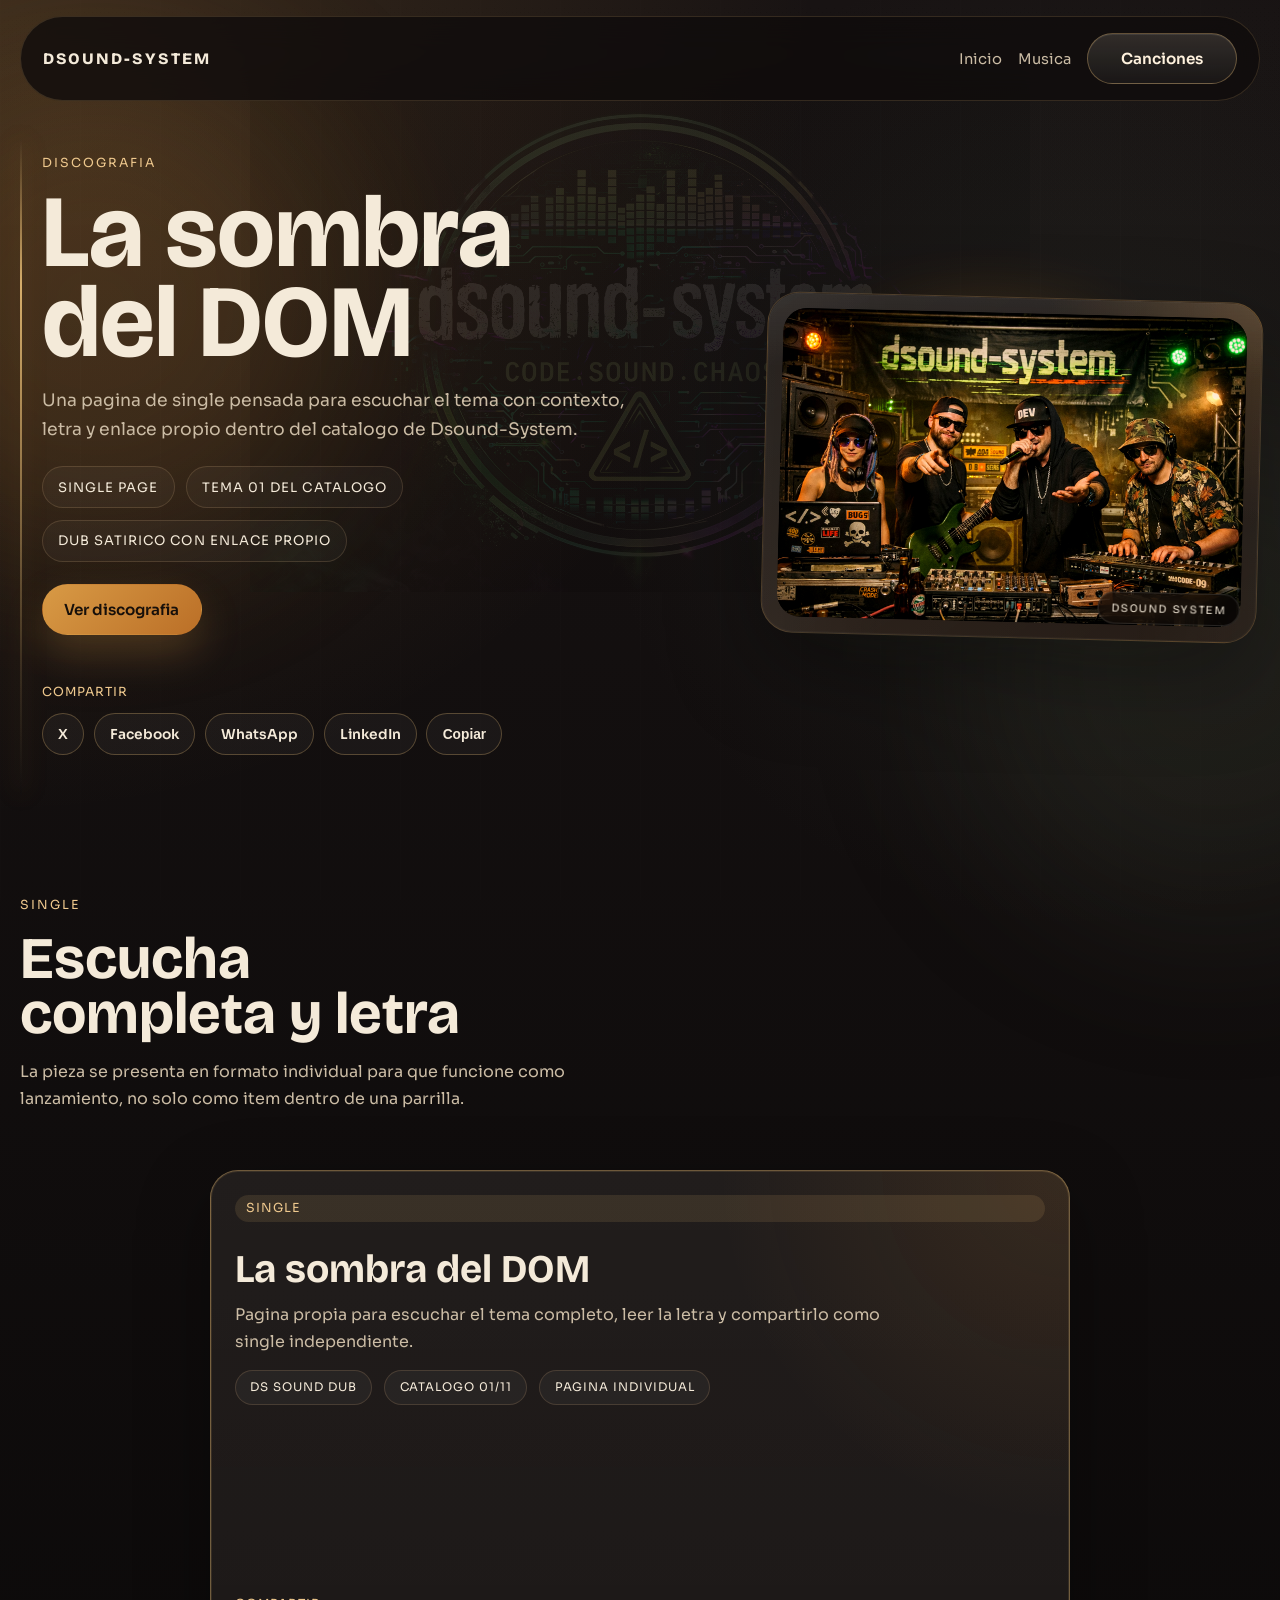
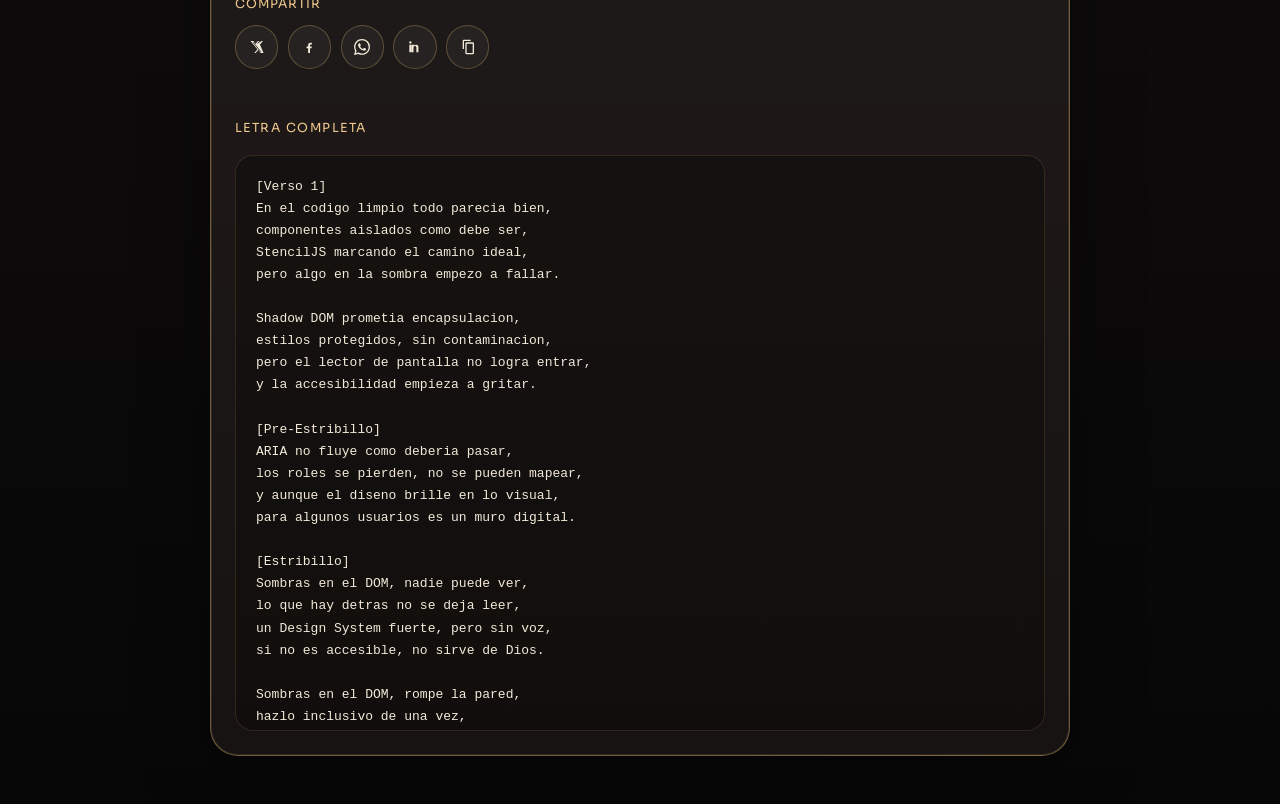
==== commit cb33f0da: "fix: simplify site content around songs" ====
--- a/song.html
+++ b/song.html
@@ -62,7 +62,6 @@
           <p id="music-intro"></p>
         </div>
 
-        <div class="release-notes reveal delay-1" id="release-notes"></div>
         <div class="songs-grid song-detail-grid" id="songs-grid"></div>
       </section>
     </main>
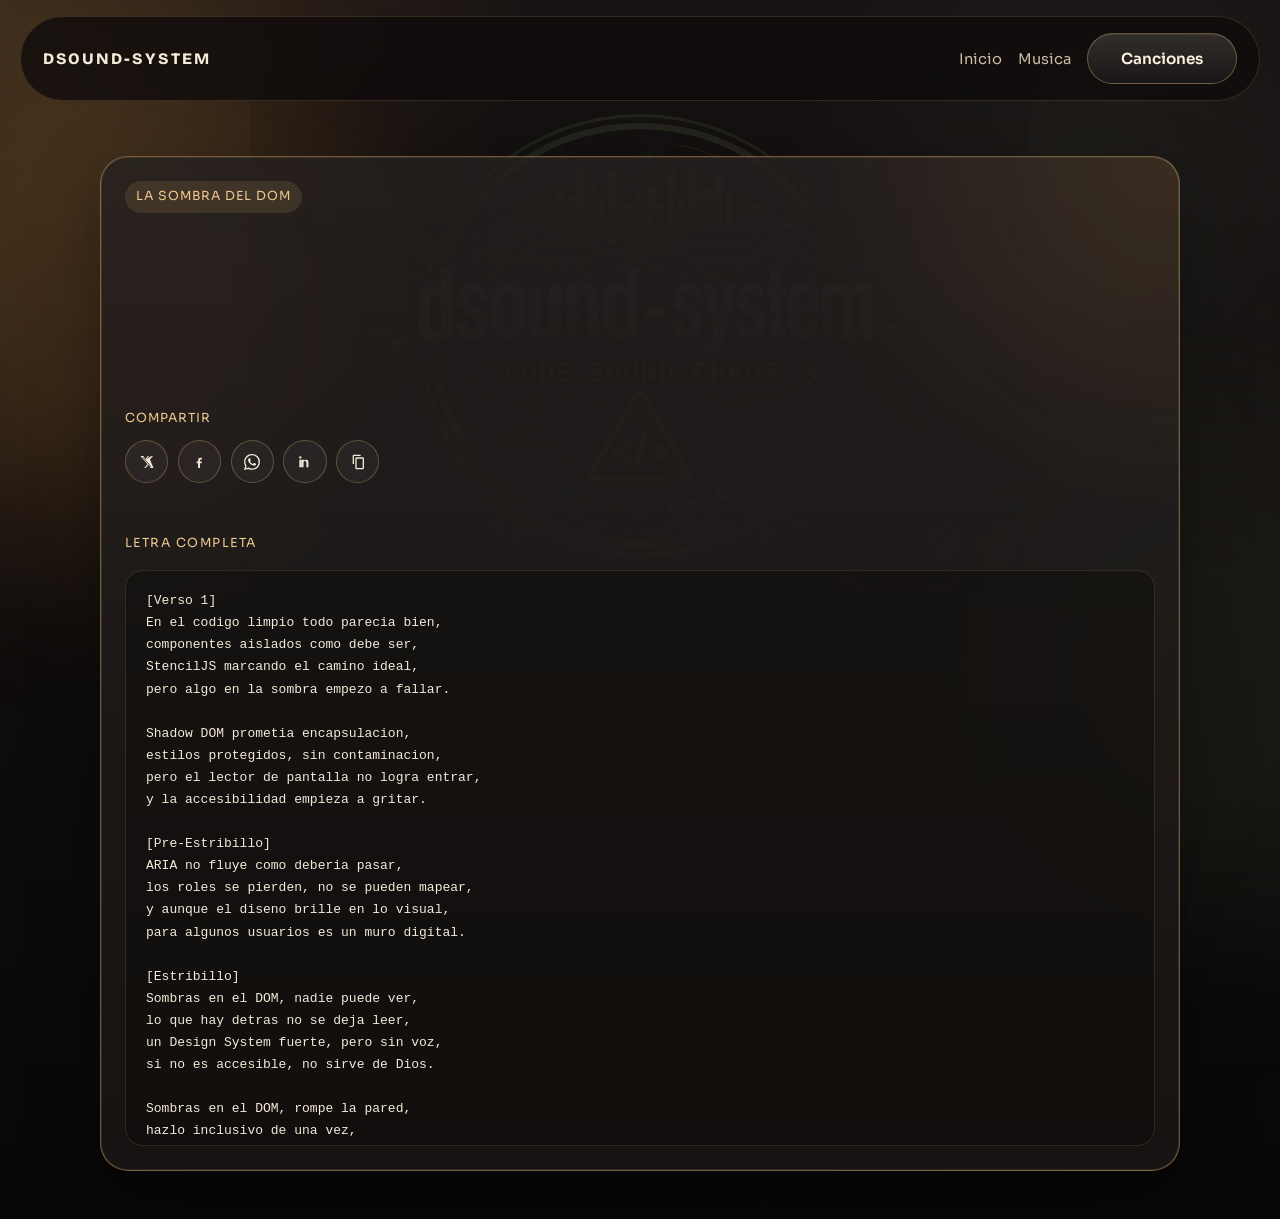
==== commit 892f93f1: "fix: simplify standalone song layout" ====
--- a/song.html
+++ b/song.html
@@ -36,32 +36,7 @@
     </header>
 
     <main>
-      <section class="hero section song-hero" id="inicio">
-        <div class="hero-copy reveal">
-          <p class="eyebrow" id="hero-eyebrow"></p>
-          <h1 id="hero-title"></h1>
-          <p class="hero-text" id="hero-text"></p>
-          <div class="hero-meta" id="hero-meta"></div>
-          <div class="hero-actions">
-            <a class="button button-primary" id="hero-primary-cta" href="index.html#musica">Volver al repertorio</a>
-          </div>
-          <div class="share-block" id="hero-share"></div>
-        </div>
-
-        <div class="hero-visual reveal delay-1">
-          <div class="hero-image-frame">
-            <img src="assets/foto01_grupo.png" alt="Dsound-System" class="hero-image">
-          </div>
-        </div>
-      </section>
-
       <section class="section music-focus song-focus" id="cancion">
-        <div class="section-heading reveal">
-          <p class="eyebrow" id="music-eyebrow"></p>
-          <h2 id="music-title"></h2>
-          <p id="music-intro"></p>
-        </div>
-
         <div class="songs-grid song-detail-grid" id="songs-grid"></div>
       </section>
     </main>
--- a/styles.css
+++ b/styles.css
@@ -665,8 +665,10 @@
 }
 
 .song-detail-grid {
-  grid-template-columns: minmax(0, 860px);
-  justify-content: center;
+  grid-template-columns: minmax(0, 1fr);
+  width: min(100%, 1080px);
+  margin-inline: auto;
+  justify-content: stretch;
 }
 
 .embed-card {
@@ -706,6 +708,14 @@
   width: 100%;
 }
 
+.song-card-detail .embed-frame {
+  margin-top: 0.9rem;
+}
+
+.song-card-detail .embed-frame iframe {
+  min-height: 152px;
+}
+
 .song-card-featured {
   background:
     radial-gradient(circle at top right, rgba(216, 154, 69, 0.16), transparent 22%),
@@ -725,22 +735,9 @@
 }
 
 .song-card-title {
+  margin-top: 0;
   margin-bottom: 0;
-  font-size: clamp(1.65rem, 3.2vw, 2.45rem);
-  line-height: 0.96;
-}
-
-.song-card-deck {
-  max-width: 58ch;
-  margin-bottom: 0;
-}
-
-.song-card-meta {
-  margin-top: 0.1rem;
-}
-
-.song-card-meta .hero-meta-pill {
-  font-size: 0.74rem;
+  width: fit-content;
 }
 
 .lyrics-heading {
@@ -968,6 +965,14 @@
     padding: 2.4rem 0;
   }
 
+  .song-focus {
+    padding-top: 1.4rem;
+  }
+
+  .song-detail-grid {
+    width: 100%;
+  }
+
   h1 {
     font-size: clamp(3.1rem, 16vw, 5rem);
   }
@@ -1001,6 +1006,23 @@
 
   .song-card-title {
     font-size: 1.95rem;
+  }
+
+  .song-card-detail {
+    padding: 1rem;
+    border-radius: 22px;
+  }
+
+  .song-card-detail .song-card-shell {
+    gap: 0.85rem;
+  }
+
+  .song-card-detail .embed-frame {
+    margin-top: 0.6rem;
+  }
+
+  .song-card-detail .embed-frame iframe {
+    min-height: 170px;
   }
 
   .gallery-grid {
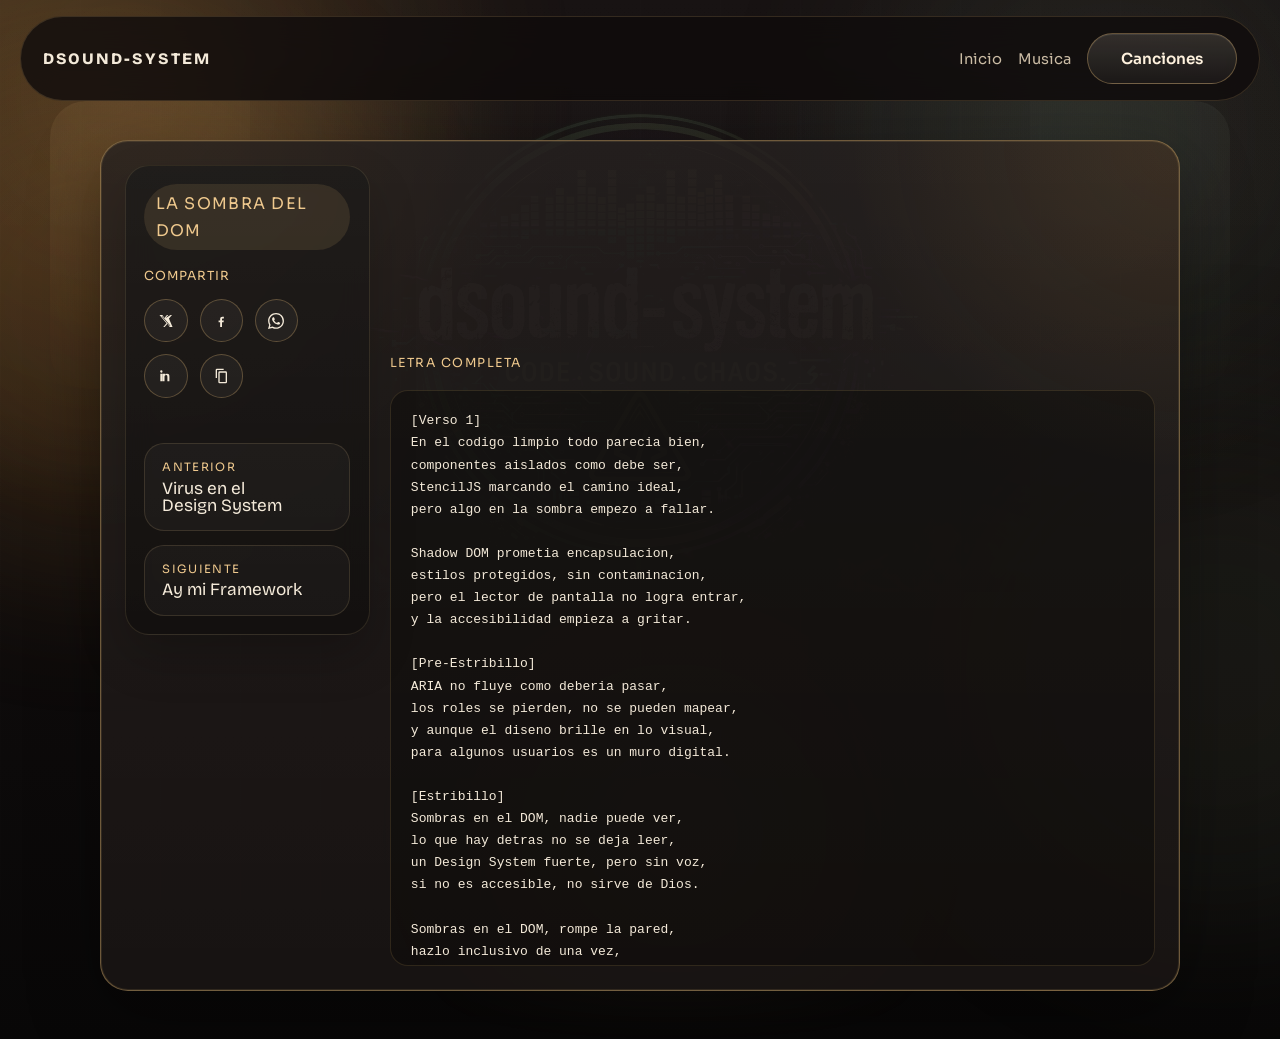
==== commit 2707a9ac: "feat: add premium motion and song layout polish" ====
--- a/song.html
+++ b/song.html
@@ -36,7 +36,7 @@
     </header>
 
     <main>
-      <section class="section music-focus song-focus" id="cancion">
+      <section class="section music-focus song-focus music-focus-song" id="cancion">
         <div class="songs-grid song-detail-grid" id="songs-grid"></div>
       </section>
     </main>
--- a/styles.css
+++ b/styles.css
@@ -12,6 +12,10 @@
   --shadow: 0 34px 80px rgba(0, 0, 0, 0.36);
   --radius: 28px;
   --max-width: 1240px;
+  --scroll-y: 0;
+  --hero-progress: 0;
+  --pointer-x: 0;
+  --pointer-y: 0;
 }
 
 * {
@@ -54,6 +58,21 @@
   opacity: 0.4;
 }
 
+body::after {
+  content: "";
+  position: fixed;
+  inset: -8% -12%;
+  background:
+    radial-gradient(circle at 20% 18%, rgba(216, 154, 69, 0.14), transparent 28%),
+    radial-gradient(circle at 78% 22%, rgba(121, 141, 110, 0.1), transparent 26%),
+    radial-gradient(circle at 52% 84%, rgba(255, 214, 153, 0.08), transparent 24%);
+  transform: translate3d(0, calc(var(--scroll-y) * -0.05px), 0) scale(1.08);
+  filter: blur(24px);
+  opacity: 0.9;
+  pointer-events: none;
+  z-index: -1;
+}
+
 a {
   color: inherit;
   text-decoration: none;
@@ -72,7 +91,7 @@
   width: min(84vw, 980px);
   height: min(48vw, 520px);
   background: url("assets/logo.png") center/contain no-repeat;
-  transform: translateX(-50%);
+  transform: translate3d(-50%, calc(var(--scroll-y) * -0.035px), 0) scale(calc(1 + var(--hero-progress) * 0.04));
   opacity: 0.08;
   filter: saturate(0.9) contrast(1.05);
   pointer-events: none;
@@ -87,18 +106,23 @@
   filter: blur(90px);
   opacity: 0.28;
   pointer-events: none;
+  animation: ambientFloat 14s ease-in-out infinite;
+  will-change: transform;
 }
 
 .ambient-left {
   top: 3rem;
   left: -10rem;
   background: rgba(216, 144, 60, 0.55);
+  transform: translate3d(calc(var(--scroll-y) * -0.025px), calc(var(--scroll-y) * 0.03px), 0);
 }
 
 .ambient-right {
   top: 26rem;
   right: -12rem;
   background: rgba(88, 98, 74, 0.55);
+  animation-duration: 18s;
+  transform: translate3d(calc(var(--scroll-y) * 0.03px), calc(var(--scroll-y) * -0.04px), 0);
 }
 
 .site-header,
@@ -122,6 +146,18 @@
   background: rgba(15, 12, 12, 0.8);
   backdrop-filter: blur(16px);
   z-index: 12;
+  transition:
+    background 220ms ease,
+    border-color 220ms ease,
+    box-shadow 220ms ease,
+    transform 220ms ease;
+  will-change: transform;
+}
+
+body.is-scrolled .site-header {
+  background: rgba(12, 10, 10, 0.9);
+  border-color: rgba(239, 201, 142, 0.24);
+  box-shadow: 0 18px 40px rgba(0, 0, 0, 0.22);
 }
 
 .brand,
@@ -217,12 +253,15 @@
   min-height: clamp(29rem, 66vh, 42rem);
   padding-top: 1.4rem;
   padding-bottom: 2.25rem;
+  perspective: 1200px;
 }
 
 .hero-copy {
   position: relative;
   max-width: 46rem;
   padding: 1.8rem 0 1.8rem 1.35rem;
+  transform: translate3d(0, calc(var(--scroll-y) * -0.045px), 0);
+  will-change: transform;
 }
 
 .hero-copy::before {
@@ -241,6 +280,8 @@
   display: flex;
   justify-content: flex-end;
   padding: 1rem 0;
+  transform: translate3d(0, calc(var(--scroll-y) * -0.09px), 0);
+  will-change: transform;
 }
 
 .hero-visual::before {
@@ -256,6 +297,7 @@
   filter: blur(34px);
   opacity: 0.95;
   pointer-events: none;
+  transform: translate3d(calc(var(--pointer-x) * 16px), calc(var(--pointer-y) * 14px), 0);
 }
 
 .hero-image-frame {
@@ -274,7 +316,12 @@
     0 36px 90px rgba(0, 0, 0, 0.34),
     0 0 0 1px rgba(255, 255, 255, 0.03) inset;
   overflow: hidden;
-  transform: rotate(1.4deg);
+  transform:
+    rotate(1.4deg)
+    translate3d(calc(var(--pointer-x) * 12px), calc(var(--pointer-y) * 10px), 0)
+    scale(calc(1 + var(--hero-progress) * 0.015));
+  transition: transform 180ms ease-out;
+  will-change: transform;
 }
 
 .hero-image-frame::before {
@@ -315,6 +362,7 @@
   border-radius: 24px;
   background: linear-gradient(180deg, rgba(11, 8, 6, 0.92), rgba(22, 16, 12, 0.92));
   filter: saturate(1.05) contrast(1.04);
+  transform: scale(calc(1.02 + var(--hero-progress) * 0.03));
 }
 
 .eyebrow {
@@ -572,8 +620,55 @@
   z-index: 1;
 }
 
+.music-focus-index {
+  grid-template-columns: minmax(280px, 0.34fr) minmax(0, 1fr);
+  gap: 1.5rem 2rem;
+  align-items: start;
+}
+
+.music-focus-index .section-heading {
+  position: sticky;
+  top: 6.7rem;
+  padding: 1.6rem 1.35rem;
+  border: 1px solid rgba(239, 201, 142, 0.14);
+  border-radius: calc(var(--radius) - 4px);
+  background:
+    linear-gradient(180deg, rgba(255, 255, 255, 0.04), transparent),
+    rgba(21, 17, 15, 0.8);
+  box-shadow: 0 22px 48px rgba(0, 0, 0, 0.18);
+  backdrop-filter: blur(14px);
+}
+
+.music-focus-index .songs-grid {
+  margin-top: 0;
+}
+
+.music-focus-song {
+  padding-top: 2rem;
+  width: min(calc(100% - 2rem), 1180px);
+}
+
+.music-focus-song::before {
+  content: "";
+  position: absolute;
+  inset: 0 0 auto;
+  height: 18rem;
+  border-radius: calc(var(--radius) + 8px);
+  background:
+    radial-gradient(circle at 15% 22%, rgba(216, 154, 69, 0.16), transparent 28%),
+    radial-gradient(circle at 85% 24%, rgba(74, 89, 73, 0.14), transparent 30%),
+    linear-gradient(180deg, rgba(255, 255, 255, 0.03), transparent 78%);
+  pointer-events: none;
+  z-index: -1;
+}
+
 .section-heading {
   max-width: 48rem;
+}
+
+.section-heading h2:empty,
+.section-heading p:not(.eyebrow):empty {
+  display: none;
 }
 
 .section-heading p:last-child {
@@ -680,6 +775,19 @@
     linear-gradient(180deg, rgba(255, 255, 255, 0.04), transparent),
     var(--surface);
   box-shadow: var(--shadow);
+  transition:
+    transform 240ms ease,
+    border-color 240ms ease,
+    box-shadow 240ms ease,
+    background 240ms ease;
+  transform: translate3d(0, 0, 0);
+  will-change: transform;
+}
+
+.embed-card:hover {
+  transform: translate3d(0, -6px, 0);
+  border-color: rgba(239, 201, 142, 0.24);
+  box-shadow: 0 42px 90px rgba(0, 0, 0, 0.32);
 }
 
 .embed-frame {
@@ -729,6 +837,37 @@
   min-width: 0;
 }
 
+.song-card-shell-detail {
+  grid-template-columns: minmax(220px, 0.32fr) minmax(0, 1fr);
+  gap: 1.25rem;
+  align-items: start;
+}
+
+.song-detail-sidebar {
+  position: sticky;
+  top: 6.8rem;
+  display: grid;
+  gap: 1rem;
+  padding: 1.15rem;
+  border: 1px solid rgba(239, 201, 142, 0.12);
+  border-radius: 24px;
+  background:
+    linear-gradient(180deg, rgba(255, 255, 255, 0.04), transparent),
+    rgba(18, 15, 14, 0.8);
+  box-shadow: 0 22px 48px rgba(0, 0, 0, 0.2);
+  backdrop-filter: blur(14px);
+}
+
+.song-detail-body {
+  display: grid;
+  gap: 1rem;
+  min-width: 0;
+}
+
+.song-card:not(.song-card-detail) {
+  transform: translate3d(0, calc(var(--scroll-y) * -0.012px), 0);
+}
+
 .song-top {
   display: grid;
   gap: 0.8rem;
@@ -738,6 +877,10 @@
   margin-top: 0;
   margin-bottom: 0;
   width: fit-content;
+}
+
+.song-detail-sidebar .song-card-title {
+  font-size: 1rem;
 }
 
 .lyrics-heading {
@@ -746,6 +889,64 @@
   letter-spacing: 0.12em;
   text-transform: uppercase;
   font-size: 0.78rem;
+}
+
+.song-nav {
+  display: grid;
+  grid-template-columns: repeat(2, minmax(0, 1fr));
+  gap: 0.85rem;
+}
+
+.song-detail-sidebar .song-nav {
+  grid-template-columns: 1fr;
+}
+
+.song-detail-sidebar .song-nav-link-next {
+  text-align: left;
+}
+
+.song-nav-link {
+  display: grid;
+  gap: 0.35rem;
+  min-width: 0;
+  padding: 1rem 1.05rem;
+  border: 1px solid rgba(239, 201, 142, 0.14);
+  border-radius: 20px;
+  background: rgba(255, 255, 255, 0.03);
+  transition:
+    transform 180ms ease,
+    border-color 180ms ease,
+    background 180ms ease;
+}
+
+.song-nav-link:hover {
+  transform: translateY(-2px);
+  border-color: rgba(239, 201, 142, 0.34);
+  background: rgba(239, 201, 142, 0.08);
+}
+
+.song-nav-link-next {
+  text-align: right;
+}
+
+.song-nav-eyebrow {
+  color: var(--accent-soft);
+  font-size: 0.72rem;
+  letter-spacing: 0.12em;
+  text-transform: uppercase;
+}
+
+.song-nav-title {
+  color: var(--text);
+  font-family: "Bricolage Grotesque", sans-serif;
+  font-size: 1.08rem;
+  line-height: 1;
+  text-wrap: balance;
+}
+
+.song-detail-sidebar .share-block,
+.song-detail-sidebar .share-actions {
+  gap: 0.75rem;
 }
 
 .song-lyrics {
@@ -876,6 +1077,17 @@
   transform: translateY(0);
 }
 
+@keyframes ambientFloat {
+  0%,
+  100% {
+    filter: blur(90px);
+  }
+
+  50% {
+    filter: blur(110px);
+  }
+}
+
 .delay-1 {
   transition-delay: 120ms;
 }
@@ -886,6 +1098,7 @@
 
 @media (max-width: 980px) {
   .hero,
+  .music-focus-index,
   .editorial-grid,
   .feature-layout,
   .release-notes,
@@ -901,6 +1114,18 @@
     padding-top: 0;
   }
 
+  .music-focus-index .section-heading {
+    position: static;
+  }
+
+  .song-card-shell-detail {
+    grid-template-columns: 1fr;
+  }
+
+  .song-detail-sidebar {
+    position: static;
+  }
+
   .hero-visual::before {
     inset: 10% 8% 8% 8%;
     width: auto;
@@ -979,6 +1204,7 @@
 
   .hero-copy {
     padding-left: 1rem;
+    transform: none;
   }
 
   .hero-meta {
@@ -998,6 +1224,7 @@
 
   .hero-image {
     border-radius: 16px;
+    transform: none;
   }
 
   h2 {
@@ -1006,11 +1233,32 @@
 
   .song-card-title {
     font-size: 1.95rem;
+  }
+
+  .song-nav {
+    grid-template-columns: 1fr;
+  }
+
+  .song-nav-link-next {
+    text-align: left;
   }
 
   .song-card-detail {
     padding: 1rem;
     border-radius: 22px;
+  }
+
+  .song-card-shell-detail {
+    gap: 1rem;
+  }
+
+  .song-detail-sidebar {
+    padding: 0;
+    border: 0;
+    border-radius: 0;
+    background: transparent;
+    box-shadow: none;
+    backdrop-filter: none;
   }
 
   .song-card-detail .song-card-shell {
@@ -1043,3 +1291,30 @@
     font-size: 0.94rem;
   }
 }
+
+@media (prefers-reduced-motion: reduce) {
+  html {
+    scroll-behavior: auto;
+  }
+
+  *,
+  *::before,
+  *::after {
+    animation-duration: 0.01ms !important;
+    animation-iteration-count: 1 !important;
+    transition-duration: 0.01ms !important;
+    scroll-behavior: auto !important;
+  }
+
+  body::after,
+  .page-shell::after,
+  .ambient,
+  .hero-copy,
+  .hero-visual,
+  .hero-visual::before,
+  .hero-image-frame,
+  .hero-image,
+  .song-card:not(.song-card-detail) {
+    transform: none !important;
+  }
+}
